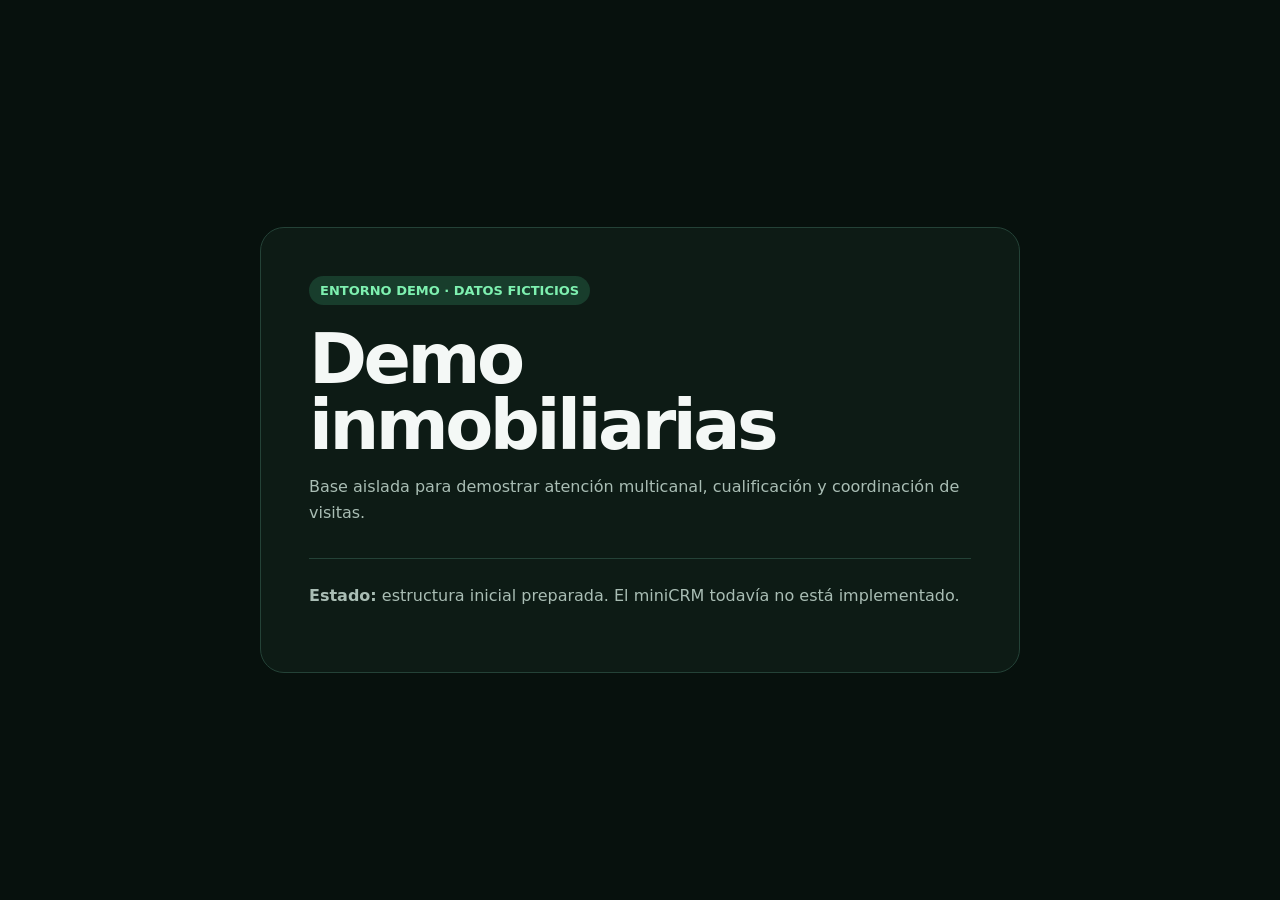
==== main/index.html @ c515003a "Publish main from a490cf979e5085576d6c78e07131d05d9e2d228b" ====
<!doctype html>
<html lang="es">
  <head>
    <meta charset="UTF-8" />
    <meta name="viewport" content="width=device-width, initial-scale=1.0" />
    <meta name="robots" content="noindex,nofollow" />
    <title>Demo inmobiliarias · Colmia</title>
    <style>
      :root { color-scheme: dark; font-family: Inter, ui-sans-serif, system-ui, sans-serif; }
      * { box-sizing: border-box; }
      body { margin: 0; min-height: 100vh; display: grid; place-items: center; background: #07110d; color: #f4f8f6; }
      main { width: min(760px, calc(100% - 32px)); padding: 48px; border: 1px solid #244237; border-radius: 24px; background: #0d1b15; }
      p { color: #a9bdb4; line-height: 1.6; }
      .tag { display: inline-block; padding: 7px 11px; border-radius: 999px; background: #183d2c; color: #7ef0b0; font-size: 13px; font-weight: 700; }
      h1 { margin: 22px 0 14px; font-size: clamp(36px, 8vw, 70px); line-height: .94; letter-spacing: -.05em; }
      .status { margin-top: 32px; padding-top: 24px; border-top: 1px solid #244237; }
    </style>
  </head>
  <body>
    <main>
      <span class="tag">ENTORNO DEMO · DATOS FICTICIOS</span>
      <h1>Demo inmobiliarias</h1>
      <p>Base aislada para demostrar atención multicanal, cualificación y coordinación de visitas.</p>
      <p class="status"><strong>Estado:</strong> estructura inicial preparada. El miniCRM todavía no está implementado.</p>
    </main>
  </body>
</html>
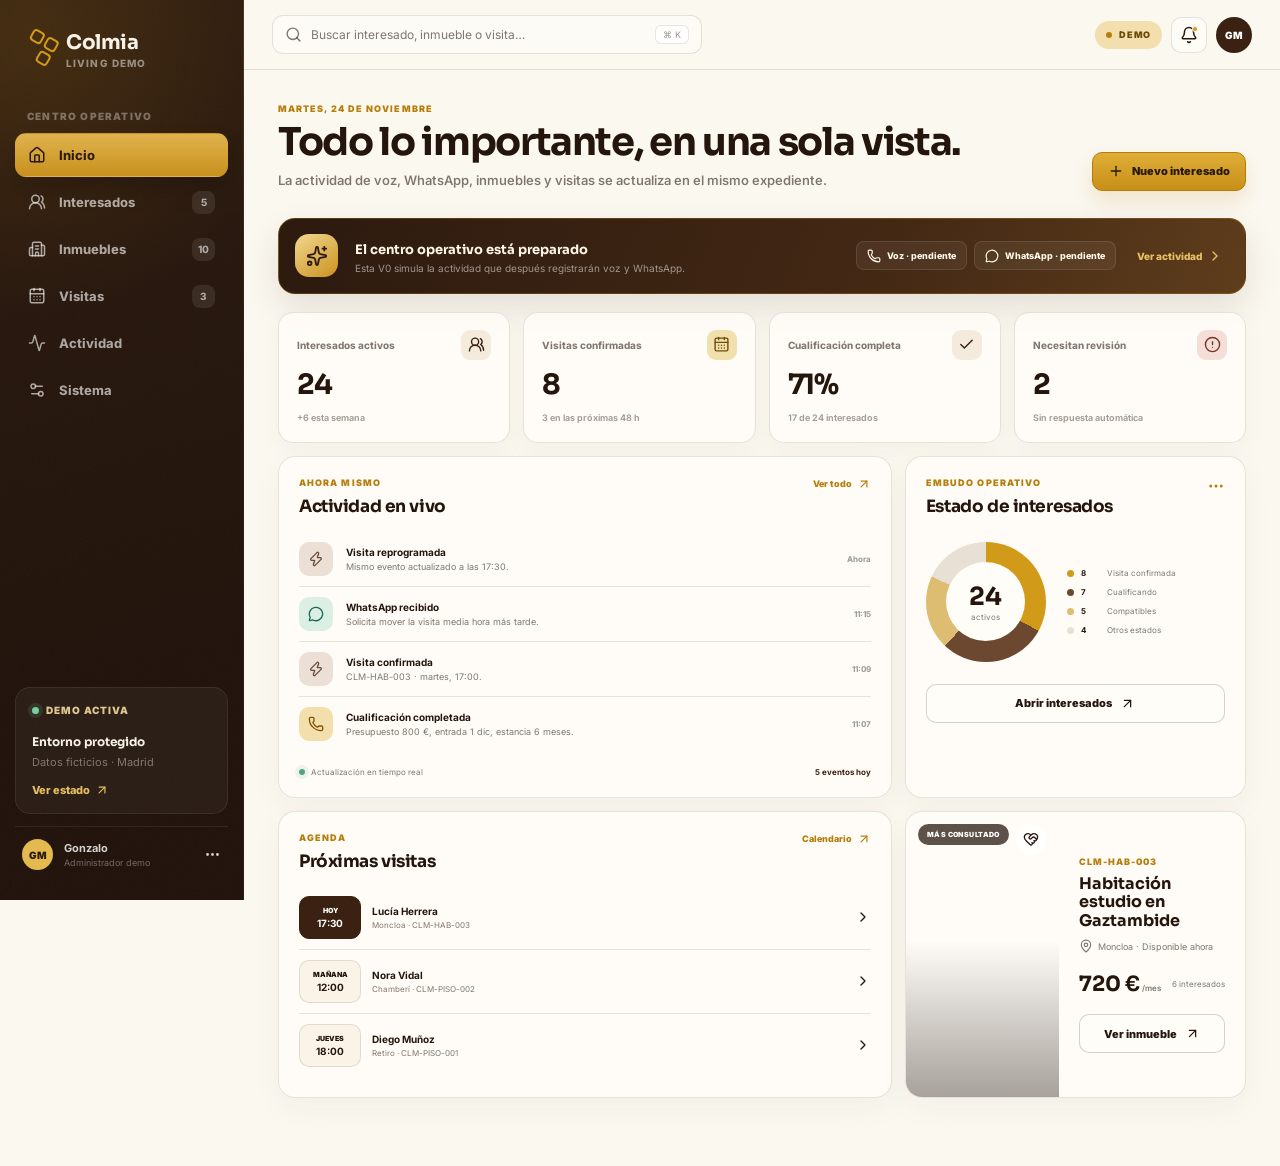
==== commit 614b462d: "Publish main from 04d790efd24ee1aa7b69671a74008939224bb5ff" ====
--- a/main/index.html
+++ b/main/index.html
@@ -4,25 +4,16 @@
     <meta charset="UTF-8" />
     <meta name="viewport" content="width=device-width, initial-scale=1.0" />
     <meta name="robots" content="noindex,nofollow" />
-    <title>Demo inmobiliarias · Colmia</title>
-    <style>
-      :root { color-scheme: dark; font-family: Inter, ui-sans-serif, system-ui, sans-serif; }
-      * { box-sizing: border-box; }
-      body { margin: 0; min-height: 100vh; display: grid; place-items: center; background: #07110d; color: #f4f8f6; }
-      main { width: min(760px, calc(100% - 32px)); padding: 48px; border: 1px solid #244237; border-radius: 24px; background: #0d1b15; }
-      p { color: #a9bdb4; line-height: 1.6; }
-      .tag { display: inline-block; padding: 7px 11px; border-radius: 999px; background: #183d2c; color: #7ef0b0; font-size: 13px; font-weight: 700; }
-      h1 { margin: 22px 0 14px; font-size: clamp(36px, 8vw, 70px); line-height: .94; letter-spacing: -.05em; }
-      .status { margin-top: 32px; padding-top: 24px; border-top: 1px solid #244237; }
-    </style>
+    <meta name="theme-color" content="#25160d" />
+    <link rel="preconnect" href="https://fonts.googleapis.com" />
+    <link rel="preconnect" href="https://fonts.gstatic.com" crossorigin />
+    <link href="https://fonts.googleapis.com/css2?family=Inter:wght@500;600;700;800;900&family=Sora:wght@600;700;800&display=swap" rel="stylesheet" />
+    <title>Colmia Living · Centro operativo</title>
+    <script type="module" crossorigin src="./assets/index-DxqHgz_u.js"></script>
+    <link rel="stylesheet" crossorigin href="./assets/index-Jvyox5jx.css">
   </head>
   <body>
-    <main>
-      <span class="tag">ENTORNO DEMO · DATOS FICTICIOS</span>
-      <h1>Demo inmobiliarias</h1>
-      <p>Base aislada para demostrar atención multicanal, cualificación y coordinación de visitas.</p>
-      <p class="status"><strong>Estado:</strong> estructura inicial preparada. El miniCRM todavía no está implementado.</p>
-    </main>
+    <div id="root"></div>
   </body>
 </html>
 
--- a/main/assets/index-Jvyox5jx.css
+++ b/main/assets/index-Jvyox5jx.css
@@ -0,0 +1 @@
+@import "https://fonts.googleapis.com/css2?family=Inter:wght@400;500;600;700&family=Sora:wght@500;600;700&display=swap";:root{--carbon:#25160d;--coffee:#3a2112;--coffee-soft:#654936;--text-soft:#25160d94;--linen:#fbf8f0;--panel:#f4ebdc;--paper:#fffdf8;--paper-strong:#fff;--bronze:#d19a19;--bronze-dark:#b67f0d;--gold-soft:#f4e4b8;--mint:#dcefe5;--green:#247156;--red:#a54b3d;--red-soft:#f5ded8;--line:#3a21121f;--line-strong:#3a211233;--shadow:0 18px 50px #40281417;color:var(--carbon);font-synthesis:none;text-rendering:optimizelegibility;font-family:Inter,system-ui,sans-serif}*{box-sizing:border-box}html{background:var(--linen);min-width:320px}body{background:var(--linen);min-width:320px;min-height:100vh;margin:0}button,input{font:inherit}button{color:inherit}button,a{-webkit-tap-highlight-color:transparent}button:focus-visible,input:focus-visible{outline-offset:2px;outline:3px solid #d19a1947}.app-shell{min-height:100vh}.app-main{min-height:100vh;padding-left:244px}.sidebar{z-index:40;color:#f8f1e6;background:radial-gradient(circle at 12% 4%,#d19a1926,#0000 31%),linear-gradient(164deg,#2c1a0f,#21130b 72%);border-right:1px solid #ffffff0d;flex-direction:column;width:244px;padding:22px 15px 18px;display:flex;position:fixed;inset:0 auto 0 0}.sidebar:after{content:"";pointer-events:none;opacity:.22;background-image:url("data:image/svg+xml,%3Csvg viewBox='0 0 160 160' xmlns='http://www.w3.org/2000/svg'%3E%3Cfilter id='n'%3E%3CfeTurbulence type='fractalNoise' baseFrequency='.75' numOctaves='3' stitchTiles='stitch'/%3E%3C/filter%3E%3Crect width='100%25' height='100%25' filter='url(%23n)' opacity='.11'/%3E%3C/svg%3E");position:absolute;inset:0}.sidebar>*{z-index:1;position:relative}.sidebar-brand{align-items:center;gap:11px;height:54px;padding:0 10px;display:flex}.sidebar-brand strong{letter-spacing:-.5px;font-family:Sora,sans-serif;font-size:20px;display:block}.sidebar-brand small{color:#ffffff7a;letter-spacing:.11em;text-transform:uppercase;margin-top:2px;font-size:10px;font-weight:800;display:block}.brand-mark{grid-template-rows:repeat(2,13px);grid-template-columns:repeat(2,13px);gap:3px;width:30px;height:32px;display:grid;transform:rotate(30deg)}.brand-mark span{border:2px solid var(--bronze);border-radius:4px;display:block}.brand-mark span:nth-child(3){grid-column:2}.mobile-close{color:#fff;background:0 0;border:0;margin-left:auto;display:none}.sidebar nav{margin-top:34px}.nav-label{color:#ffffff59;letter-spacing:.12em;text-transform:uppercase;margin:0 12px 11px;font-size:10px;font-weight:900}.sidebar nav button{color:#ffffff9e;text-align:left;cursor:pointer;background:0 0;border:1px solid #0000;border-radius:11px;grid-template-columns:22px 1fr auto;align-items:center;gap:9px;width:100%;min-height:44px;margin:3px 0;padding:0 12px;font-size:13px;font-weight:750;transition:all .18s;display:grid}.sidebar nav button:hover{color:#fff;background:#ffffff0e}.sidebar nav button.active{color:#2b1a0e;background:linear-gradient(#e0b24d,#c8911e);box-shadow:0 12px 22px #0000002e}.sidebar nav button em{min-width:23px;height:23px;color:inherit;background:#ffffff17;border-radius:8px;place-items:center;font-size:10px;font-style:normal;display:grid}.sidebar nav button.active em{background:#25160d1f}.sidebar-card{background:#ffffff0b;border:1px solid #ffffff14;border-radius:15px;margin-top:auto;padding:16px}.sidebar-card .live-dot{color:#ddc78e;letter-spacing:.09em;text-transform:uppercase;align-items:center;gap:7px;margin-bottom:14px;font-size:10px;font-weight:900;display:flex}.live-dot i,.service-card>span i,.inventory-summary span i{background:#75d19e;border-radius:50%;width:7px;height:7px;display:inline-block;box-shadow:0 0 0 4px #75d19e21}.sidebar-card strong{font-family:Sora,sans-serif;font-size:12px}.sidebar-card p{color:#fff6;margin:5px 0 14px;font-size:11px}.sidebar-card button{color:#e4be61;cursor:pointer;background:0 0;border:0;align-items:center;gap:5px;padding:0;font-size:11px;font-weight:800;display:flex}.sidebar-user{color:#fffc;border-top:1px solid #ffffff14;grid-template-columns:32px 1fr auto;align-items:center;gap:10px;height:56px;margin-top:12px;padding:0 7px;display:grid}.sidebar-user>span{color:#2b1a0e;background:#e4b94f;border-radius:50%;place-items:center;width:31px;height:31px;font-size:10px;font-weight:900;display:grid}.sidebar-user strong,.sidebar-user small{display:block}.sidebar-user strong{font-size:11px}.sidebar-user small{color:#ffffff5c;margin-top:2px;font-size:9px}.topbar{z-index:30;border-bottom:1px solid var(--line);-webkit-backdrop-filter:blur(18px);backdrop-filter:blur(18px);background:#fbf8f0e0;justify-content:space-between;align-items:center;gap:22px;height:70px;padding:0 28px;display:flex;position:sticky;top:0}.menu-button{border:1px solid var(--line);background:var(--paper);border-radius:10px;place-items:center;width:38px;height:38px;display:none}.global-search{border:1px solid var(--line);width:min(430px,48vw);min-height:39px;color:var(--text-soft);background:#fffdf8b8;border-radius:11px;align-items:center;gap:9px;padding:0 12px;font-size:12px;display:flex}.global-search span{flex:1}.global-search kbd{border:1px solid var(--line);color:#25160d73;background:#fff;border-radius:6px;padding:3px 7px;font-family:inherit;font-size:9px}.top-actions{align-items:center;gap:9px;display:flex}.environment-pill{color:#6c4a08;letter-spacing:.08em;background:#f2dfad;border-radius:99px;align-items:center;gap:7px;min-height:28px;padding:0 11px;font-size:9px;font-weight:900;display:inline-flex}.environment-pill i{background:var(--bronze-dark);border-radius:50%;width:6px;height:6px}.icon-button,.avatar-button{border:1px solid var(--line);cursor:pointer;background:#fffdf8bf;border-radius:10px;place-items:center;width:36px;height:36px;display:grid;position:relative}.avatar-button{color:#fff;background:var(--coffee);border-radius:50%;font-size:10px;font-weight:900}.notification-dot{border:1px solid var(--linen);background:var(--bronze);border-radius:50%;width:6px;height:6px;position:absolute;top:8px;right:8px}.content{width:min(1500px,100%);margin:0 auto;padding:33px 34px 68px}.page-heading{justify-content:space-between;align-items:flex-end;gap:30px;margin-bottom:27px;display:flex}.eyebrow{color:var(--bronze-dark);letter-spacing:.12em;text-transform:uppercase;margin:0 0 8px;font-size:9px;font-weight:900}.page-heading h1,.lead-identity h1{letter-spacing:-.035em;margin:0;font-family:Sora,sans-serif;font-size:clamp(29px,3vw,42px);line-height:1.05}.page-copy{max-width:650px;color:var(--text-soft);margin:9px 0 0;font-size:13px;font-weight:550;line-height:1.5}.heading-action{flex:none}.primary-button,.secondary-button,.danger-button{cursor:pointer;border-radius:10px;justify-content:center;align-items:center;gap:8px;min-height:39px;padding:0 15px;font-size:11px;font-weight:850;display:inline-flex}.primary-button{color:#28190e;background:linear-gradient(#dfae37,#c88f18);border:1px solid #b57c0c;box-shadow:0 10px 20px #b47a1029}.secondary-button{border:1px solid var(--line-strong);background:var(--paper)}.danger-button{color:#fff;background:#9f493c;border:1px solid #934337}.full{width:100%}.live-banner{color:#fff7e9;background:linear-gradient(112deg,#2c1a0f 0%,#432814 62%,#5e3d1c 100%);border:1px solid #d19a1940;border-radius:17px;grid-template-columns:45px 1fr auto auto;align-items:center;gap:15px;min-height:76px;margin-bottom:18px;padding:12px 16px;display:grid;overflow:hidden;box-shadow:0 14px 34px #4028141f}.live-banner-orb{color:#2c1a0f;background:linear-gradient(145deg,#f2d78f,#ca9220);border-radius:14px;place-items:center;width:43px;height:43px;display:grid}.live-banner strong{font-family:Sora,sans-serif;font-size:13px}.live-banner p{color:#ffffff87;margin:4px 0 0;font-size:10px}.banner-channels{gap:7px;display:flex}.banner-channels span{background:#ffffff0f;border:1px solid #ffffff1a;border-radius:8px;align-items:center;gap:6px;min-height:29px;padding:0 10px;font-size:9px;font-weight:800;display:flex}.banner-channels i{background:#6ed599;border-radius:50%;width:6px;height:6px;box-shadow:0 0 0 4px #6ed5991a}.live-banner>button{color:#e6bf64;cursor:pointer;background:0 0;border:0;align-items:center;gap:5px;font-size:10px;font-weight:850;display:inline-flex}.metrics-grid{grid-template-columns:repeat(4,minmax(0,1fr));gap:13px;margin-bottom:13px;display:grid}.metric-card{border:1px solid var(--line);background:#fffdf8d1;border-radius:15px;min-width:0;padding:17px 18px;box-shadow:0 8px 24px #4028140a}.metric-top{color:var(--text-soft);justify-content:space-between;align-items:center;font-size:10px;font-weight:750;display:flex}.metric-top i{width:30px;height:30px;color:var(--coffee);background:var(--panel);border-radius:9px;place-items:center;display:grid}.metric-card.gold .metric-top i{color:#6f4e0c;background:#f1dfac}.metric-card.alert .metric-top i{color:#7b352c;background:var(--red-soft)}.metric-card>strong{letter-spacing:-.04em;margin:7px 0 3px;font-family:Sora,sans-serif;font-size:28px;display:block}.metric-card>small{color:#25160d6b;font-size:9px;font-weight:650}.dashboard-grid{grid-template-columns:minmax(0,1.35fr) minmax(280px,.75fr);align-items:stretch;gap:13px;display:grid}.panel{border:1px solid var(--line);background:#fffdf8db;border-radius:17px;min-width:0;box-shadow:0 10px 30px #4028140b}.activity-panel,.visits-panel,.pipeline-panel{padding:20px}.panel-heading{justify-content:space-between;align-items:flex-start;gap:15px;display:flex}.panel-heading h2,.panel-heading h3{letter-spacing:-.025em;margin:0;font-family:Sora,sans-serif}.panel-heading h2{font-size:17px}.panel-heading h3{font-size:13px}.panel-heading>button{color:var(--bronze-dark);cursor:pointer;background:0 0;border:0;align-items:center;gap:5px;padding:0;font-size:9px;font-weight:850;display:inline-flex}.activity-list{margin:15px 0 4px}.activity-row{border:0;border-bottom:1px solid var(--line);text-align:left;cursor:pointer;background:0 0;grid-template-columns:37px minmax(0,1fr) auto;align-items:center;gap:10px;width:100%;padding:10px 0;display:grid}.activity-row:last-child{border-bottom:0}.event-icon{border-radius:10px;place-items:center;width:34px;height:34px;display:grid}.event-icon.voice,.timeline-icon.voice{color:#805407;background:#f3dfab}.event-icon.whatsapp,.timeline-icon.whatsapp{color:#1c6b4f;background:#dcefe5}.event-icon.system,.timeline-icon.system{color:#694c3b;background:#ecdfd5}.activity-copy strong,.activity-copy small{display:block}.activity-copy strong{font-size:10px}.activity-copy small{color:var(--text-soft);text-overflow:ellipsis;white-space:nowrap;margin-top:3px;font-size:9px;overflow:hidden}.activity-time{color:#25160d6b;font-size:8px;font-weight:750}.panel-footer{color:var(--text-soft);justify-content:space-between;gap:15px;padding-top:12px;font-size:8px;display:flex}.panel-footer span{align-items:center;gap:6px;display:flex}.panel-footer strong{color:var(--coffee)}.pulse{background:#4ea87d;border-radius:50%;width:6px;height:6px;display:inline-block;box-shadow:0 0 0 4px #4ea87d1a}.ring-wrap{grid-template-columns:124px 1fr;align-items:center;gap:17px;margin:25px 0 22px;display:grid}.ring{background:conic-gradient(var(--bronze) 0 33%, #6d4830 33% 62%, #ddbd72 62% 82%, #e8dfd5 82%);border-radius:50%;place-items:center;width:120px;height:120px;display:grid}.ring:before{content:"";background:var(--paper);border-radius:50%;grid-area:1/1;width:79px;height:79px}.ring>div{z-index:1;text-align:center;grid-area:1/1}.ring strong,.ring span{display:block}.ring strong{font-family:Sora,sans-serif;font-size:25px}.ring span{color:var(--text-soft);font-size:8px}.ring-legend{gap:9px;display:grid}.ring-legend span{color:var(--text-soft);grid-template-columns:8px 20px 1fr;align-items:center;gap:6px;font-size:8px;display:grid}.ring-legend i{border-radius:50%;width:7px;height:7px}.ring-legend i.gold{background:var(--bronze)}.ring-legend i.brown{background:#6d4830}.ring-legend i.sand{background:#ddbd72}.ring-legend i.pale{background:#e8dfd5}.ring-legend b{color:var(--carbon)}.visit-stack{margin-top:14px}.visit-row{border:0;border-bottom:1px solid var(--line);text-align:left;cursor:pointer;background:0 0;grid-template-columns:62px 1fr auto;align-items:center;gap:11px;width:100%;padding:10px 0;display:grid}.visit-row:last-child{border-bottom:0}.date-card{border:1px solid var(--line);background:#faf4e8;border-radius:10px;align-content:center;place-items:center;min-height:43px;display:grid}.date-card.today{color:#fff;border-color:var(--coffee);background:var(--coffee)}.date-card small{text-transform:uppercase;font-size:7px;font-weight:900}.date-card strong{margin-top:2px;font-size:10px}.visit-row>span:nth-child(2) strong,.visit-row>span:nth-child(2) small{display:block}.visit-row>span:nth-child(2) strong{font-size:10px}.visit-row>span:nth-child(2) small{color:var(--text-soft);margin-top:3px;font-size:8px}.property-spotlight{grid-template-columns:45% 1fr;display:grid;overflow:hidden}.spotlight-image{background-position:50%;background-size:cover;min-height:230px;position:relative}.spotlight-image:after,.property-image:after,.drawer-image:after,.linked-property>div:after{content:"";pointer-events:none;background:linear-gradient(#0000 45%,#190d0761);position:absolute;inset:0}.spotlight-image>span,.property-image>span{z-index:2;color:#fff;-webkit-backdrop-filter:blur(8px);backdrop-filter:blur(8px);letter-spacing:.06em;text-transform:uppercase;background:#25160dbd;border-radius:99px;padding:6px 9px;font-size:7px;font-weight:900;position:absolute;top:12px;left:12px}.spotlight-image>button,.heart-button{z-index:2;cursor:pointer;background:#ffffffe0;border:0;border-radius:50%;place-items:center;width:31px;height:31px;display:grid;position:absolute;top:12px;right:12px}.spotlight-copy{flex-direction:column;justify-content:center;padding:20px;display:flex}.spotlight-copy h2{margin:0;font-family:Sora,sans-serif;font-size:16px;line-height:1.18}.spotlight-copy>p:not(.eyebrow){color:var(--text-soft);align-items:center;gap:5px;margin:8px 0 18px;font-size:9px;display:flex}.spotlight-copy>div{justify-content:space-between;align-items:center;margin-bottom:17px;display:flex}.spotlight-copy>div strong{font-family:Sora,sans-serif;font-size:21px}.spotlight-copy strong small,.linked-property footer strong small,.drawer-title>strong small,.property-card footer strong small{color:var(--text-soft);margin-left:2px;font:600 8px Inter}.spotlight-copy>div span{color:var(--text-soft);font-size:8px}.toolbar-card{border:1px solid var(--line);background:#fffdf8c7;border-radius:14px;align-items:center;gap:9px;min-height:62px;margin-bottom:13px;padding:10px 12px;display:flex}.toolbar-card>button{border:1px solid var(--line);cursor:pointer;background:#fff;border-radius:9px;align-items:center;gap:7px;min-height:37px;padding:0 11px;font-size:9px;font-weight:750;display:inline-flex}.toolbar-card>button.active-filter{color:#fff;border-color:var(--coffee);background:var(--coffee)}.toolbar-card>span{color:var(--text-soft);margin-left:auto;font-size:9px;font-weight:750}.search-field{border:1px solid var(--line);background:#fff;border-radius:9px;flex:1;align-items:center;gap:8px;min-width:230px;min-height:37px;padding:0 11px;display:flex}.search-field input{width:100%;color:var(--carbon);background:0 0;border:0;outline:0;font-size:10px}.search-field input::placeholder{color:#25160d5c}.table-card{border:1px solid var(--line);background:#fffdf8d4;border-radius:16px;overflow:hidden}.leads-table-grid{grid-template-columns:minmax(190px,1.4fr) minmax(130px,.85fr) 105px minmax(150px,1fr) 120px 80px 18px;align-items:center;gap:12px;display:grid}.table-header{border-bottom:1px solid var(--line);color:#25160d63;letter-spacing:.08em;text-transform:uppercase;min-height:40px;padding:0 15px;font-size:7px;font-weight:900}.data-row{border:0;border-bottom:1px solid var(--line);text-align:left;cursor:pointer;background:0 0;width:100%;min-height:64px;padding:8px 15px;transition:background .15s}.data-row:last-child{border-bottom:0}.data-row:hover{background:#f8f1e4}.person-cell{align-items:center;gap:10px;display:flex}.person-cell>i,.mini-person>i,.event-person>i{color:#fff;background:linear-gradient(145deg,#79573f,#3a2112);border-radius:50%;flex:none;place-items:center;width:34px;height:34px;font-size:9px;font-style:normal;font-weight:900;display:grid}.person-cell strong,.person-cell small,.need-cell strong,.need-cell small{display:block}.person-cell strong,.need-cell strong{font-size:9px}.person-cell small,.need-cell small{color:var(--text-soft);margin-top:3px;font-size:7px}.status-badge{white-space:nowrap;border-radius:99px;align-items:center;gap:6px;width:fit-content;min-height:25px;padding:0 8px;font-size:7px;font-weight:850;display:inline-flex}.status-badge i{border-radius:50%;width:5px;height:5px}.status-badge.success{color:#1d654b;background:#dcefe5}.status-badge.success i{background:#2e8d67}.status-badge.progress{color:#71500d;background:#f3e3b8}.status-badge.progress i{background:var(--bronze-dark)}.status-badge.warning{color:#893f33;background:#f5ded8}.status-badge.warning i,.status-badge.danger i{background:#a54b3d}.status-badge.muted{color:#6a584b;background:#e9e1d8}.status-badge.muted i{background:#8f7a6a}.channel-badge{white-space:nowrap;border-radius:8px;align-items:center;gap:5px;width:fit-content;min-height:25px;padding:0 8px;font-size:7px;font-weight:800;display:inline-flex}.channel-badge.compact{justify-content:center;width:25px;padding:0}.channel-badge.voice{color:#785009;background:#f3dfab}.channel-badge.whatsapp{color:#1e674d;background:#dcefe5}.channel-badge.system{color:#6a4b38;background:#ecdfd5}.visit-cell{color:#1e674d;font-size:8px;font-weight:800}.muted-cell{color:var(--text-soft);font-size:8px}.back-button{color:var(--text-soft);cursor:pointer;background:0 0;border:0;align-items:center;gap:7px;margin:0 0 18px;padding:0;font-size:9px;font-weight:800;display:flex}.lead-hero{border:1px solid var(--line);background:#fffdf8d6;border-radius:18px;grid-template-columns:64px minmax(0,1fr) 74px auto;align-items:center;gap:17px;margin-bottom:14px;padding:19px 21px;display:grid}.lead-avatar{color:#fff;background:linear-gradient(145deg,#80604a,#392015);border-radius:19px;place-items:center;width:61px;height:61px;font-family:Sora,sans-serif;font-size:17px;display:grid}.lead-identity{flex-direction:column;gap:7px;display:flex}.lead-identity h1{font-size:26px}.lead-identity>p{color:var(--text-soft);align-items:center;gap:7px;margin:0;font-size:9px;display:flex}.lead-identity>p span{opacity:.35}.lead-score>div{--score:300deg;background:conic-gradient(var(--bronze) 0 var(--score), #e8dfd5 var(--score));border-radius:50%;place-items:center;width:60px;height:60px;display:grid}.lead-score>div:before{content:"";background:var(--paper);border-radius:50%;grid-area:1/1;width:45px;height:45px}.lead-score span{z-index:1;text-align:center;grid-area:1/1}.lead-score strong,.lead-score small{display:block}.lead-score strong{font:800 16px Sora}.lead-score small{color:var(--text-soft);text-transform:uppercase;font-size:6px}.lead-actions{gap:7px;display:flex}.lead-actions .icon-button{height:39px}.lead-layout{grid-template-columns:minmax(0,1.6fr) minmax(270px,.7fr);align-items:start;gap:13px;display:grid}.lead-main,.lead-aside{gap:13px;display:grid}.qualification-card,.timeline-panel,.current-state,.internal-note{padding:20px}.complete-pill{color:#1e674d;background:#dcefe5;border-radius:99px;align-items:center;gap:5px;min-height:25px;padding:0 8px;font-size:7px;font-weight:850;display:inline-flex}.qualification-grid{border:1px solid var(--line);border-radius:12px;grid-template-columns:repeat(3,1fr);gap:0;margin-top:17px;display:grid;overflow:hidden}.qualification-grid>div{border-right:1px solid var(--line);border-bottom:1px solid var(--line);min-height:64px;padding:13px}.qualification-grid>div:nth-child(3n){border-right:0}.qualification-grid>div:nth-last-child(-n+3){border-bottom:0}.qualification-grid small,.qualification-grid strong{display:block}.qualification-grid small{color:var(--text-soft);font-size:7px}.qualification-grid strong{margin-top:5px;font-size:9px}.text-button{color:var(--bronze-dark);cursor:pointer;background:0 0;border:0;align-items:center;gap:5px;margin-top:13px;padding:0;font-size:8px;font-weight:850;display:flex}.timeline-panel .panel-heading>button{border:1px solid var(--line);min-height:29px;color:var(--carbon);background:#fff;border-radius:8px;padding:0 9px}.timeline{margin-top:12px}.timeline-item{grid-template-columns:36px 1fr auto;gap:10px;padding:10px 0;display:grid;position:relative}.timeline-item:not(:last-child):after{content:"";background:var(--line);width:1px;position:absolute;top:45px;bottom:-9px;left:17px}.timeline-icon{z-index:1;border-radius:11px;place-items:center;width:35px;height:35px;display:grid}.timeline-item>div>span{align-items:center;gap:7px;display:flex}.timeline-item time{color:var(--text-soft);font-size:7px}.timeline-item strong{margin-top:7px;font-size:9px;display:block}.timeline-item p{color:var(--text-soft);margin:3px 0 0;font-size:8px;line-height:1.45}.timeline-item>button{color:var(--text-soft);background:0 0;border:0}.current-state>.status-badge{margin-bottom:16px}.next-step{border-top:1px solid var(--line);padding-top:14px}.next-step small,.next-step strong,.next-step span{display:block}.next-step small{color:var(--text-soft);font-size:7px}.next-step strong{margin-top:5px;font-family:Sora;font-size:13px}.next-step span{color:var(--bronze-dark);margin-top:4px;font-size:8px;font-weight:800}.linked-property{cursor:pointer;overflow:hidden}.linked-property>div{background-position:50%;background-size:cover;height:120px;position:relative}.linked-property>div>span{z-index:2;color:#fff;background:#25160db3;border-radius:99px;padding:5px 8px;font-size:7px;font-weight:800;position:absolute;bottom:10px;left:12px}.linked-property>p,.linked-property h3,.linked-property footer{margin-left:16px;margin-right:16px}.linked-property>p.eyebrow{margin-top:14px}.linked-property h3{margin-top:0;margin-bottom:6px;font-family:Sora;font-size:12px}.linked-property>p:not(.eyebrow){color:var(--text-soft);align-items:center;gap:5px;margin-top:0;font-size:8px;display:flex}.linked-property footer{border-top:1px solid var(--line);justify-content:space-between;align-items:center;margin-top:13px;margin-bottom:15px;padding-top:12px;display:flex}.linked-property footer strong{font:800 16px Sora}.linked-property footer button{border:1px solid var(--line);background:#fff;border-radius:8px;place-items:center;width:28px;height:28px;display:grid}.internal-note p:not(.eyebrow){color:var(--coffee-soft);margin:0 0 13px;font-size:9px;line-height:1.5}.internal-note span{color:var(--text-soft);font-size:7px}.inventory-summary{border:1px solid var(--line);background:#fffdf8cc;border-radius:15px;grid-template-columns:repeat(4,1fr);margin-bottom:13px;display:grid;overflow:hidden}.inventory-summary>div{border-right:1px solid var(--line);padding:15px 17px}.inventory-summary>div:last-child{border-right:0}.inventory-summary small,.inventory-summary strong,.inventory-summary span{display:block}.inventory-summary small{color:var(--text-soft);font-size:7px}.inventory-summary strong{margin:4px 0;font:800 22px Sora}.inventory-summary span{color:var(--text-soft);font-size:7px}.inventory-summary span i{margin-right:4px}.property-toolbar .segmented{border:1px solid var(--line);background:#f5efe5;border-radius:9px;padding:3px;display:flex}.segmented button{min-height:29px;color:var(--text-soft);cursor:pointer;background:0 0;border:0;border-radius:7px;padding:0 9px;font-size:8px;font-weight:800}.segmented button.active{color:#fff;background:var(--coffee)}.property-grid{grid-template-columns:repeat(3,minmax(0,1fr));gap:13px;display:grid}.property-card{border:1px solid var(--line);text-align:left;cursor:pointer;background:#fffdf8db;border-radius:16px;padding:0;transition:transform .18s,box-shadow .18s;overflow:hidden}.property-card:hover{box-shadow:var(--shadow);transform:translateY(-3px)}.property-card.paused{opacity:.65}.property-image{background-position:50%;background-size:cover;height:160px;position:relative}.property-image>i{z-index:2;color:#fff;background:#215d44d6;border-radius:99px;padding:5px 8px;font-size:7px;font-style:normal;font-weight:850;position:absolute;top:12px;right:51px}.property-image>i.paused{background:#4b3d34c7}.property-card-body{padding:14px 15px 15px}.property-ref{color:var(--bronze-dark);letter-spacing:.05em;margin:0 0 6px;font-size:7px;font-weight:900}.property-card h3{min-height:34px;margin:0;font-family:Sora;font-size:13px;line-height:1.3}.property-location{color:var(--text-soft);align-items:center;gap:4px;margin:7px 0 12px;font-size:8px;display:flex}.feature-row{flex-wrap:wrap;gap:5px;display:flex}.feature-row span{color:#6f5949;background:#f1e9dd;border-radius:6px;align-items:center;gap:4px;min-height:23px;padding:0 7px;font-size:7px;font-weight:700;display:inline-flex}.feature-row.large span{min-height:29px;padding:0 9px}.property-card footer{border-top:1px solid var(--line);justify-content:space-between;align-items:flex-end;gap:8px;margin-top:15px;padding-top:12px;display:flex}.property-card footer strong{font:800 16px Sora}.property-card footer>span{color:var(--text-soft);font-size:7px}.drawer-backdrop{z-index:100;-webkit-backdrop-filter:blur(5px);backdrop-filter:blur(5px);background:#1a0e0752;justify-content:flex-end;animation:.18s fade-in;display:flex;position:fixed;inset:0}.property-drawer{background:var(--linen);flex-direction:column;width:min(530px,100vw);height:100%;animation:.28s slide-in;display:flex;overflow:hidden;box-shadow:-30px 0 70px #25160d2e}.drawer-image{background-position:50%;background-size:cover;flex:0 0 220px;position:relative}.drawer-image>button{z-index:3;cursor:pointer;background:#ffffffe6;border:0;border-radius:50%;place-items:center;width:35px;height:35px;display:grid;position:absolute;top:16px;right:16px}.drawer-image>span{z-index:2;color:#fffc;font-size:7px;font-weight:750;position:absolute;bottom:14px;left:16px}.drawer-content{flex:1;padding:22px 24px 100px;overflow-y:auto}.drawer-title{justify-content:space-between;align-items:flex-start;gap:20px;display:flex}.drawer-title h2{letter-spacing:-.03em;margin:0;font:800 20px/1.2 Sora}.drawer-title p:not(.eyebrow){color:var(--text-soft);align-items:center;gap:5px;margin:7px 0 0;font-size:8px;display:flex}.drawer-title>strong{flex:none;font:800 20px Sora}.property-facts{grid-template-columns:repeat(2,1fr);gap:8px;margin:20px 0;display:grid}.property-facts>div{border:1px solid var(--line);background:var(--paper);border-radius:10px;align-items:center;gap:10px;padding:11px;display:flex}.property-facts svg{color:var(--bronze-dark)}.property-facts small,.property-facts strong{display:block}.property-facts small{color:var(--text-soft);font-size:7px}.property-facts strong{margin-top:3px;font-size:8px}.drawer-section{border-top:1px solid var(--line);padding:17px 0}.drawer-section h3{margin:0;font:750 12px Sora}.property-stats{border:1px solid var(--line);border-radius:10px;grid-template-columns:repeat(3,1fr);margin-top:13px;display:grid;overflow:hidden}.property-stats>div{border-right:1px solid var(--line);text-align:center;padding:12px}.property-stats>div:last-child{border-right:0}.property-stats strong,.property-stats small{display:block}.property-stats strong{font:800 17px Sora}.property-stats small{color:var(--text-soft);margin-top:3px;font-size:7px}.mini-person{grid-template-columns:30px 1fr auto;align-items:center;gap:9px;margin-top:10px;display:grid}.mini-person>i{width:29px;height:29px}.mini-person strong,.mini-person small{display:block}.mini-person strong{font-size:8px}.mini-person small{color:var(--text-soft);margin-top:2px;font-size:7px}.empty-copy{color:var(--text-soft);font-size:8px}.drawer-footer{border-top:1px solid var(--line);-webkit-backdrop-filter:blur(14px);backdrop-filter:blur(14px);background:#fbf8f0f0;justify-content:flex-end;gap:8px;width:min(530px,100vw);padding:14px 24px;display:flex;position:absolute;bottom:0;right:0}@keyframes fade-in{0%{opacity:0}}@keyframes slide-in{0%{opacity:.5;transform:translate(50px)}}.calendar-strip{grid-template-columns:repeat(5,1fr);gap:8px;margin-bottom:13px;display:grid}.calendar-strip button{border:1px solid var(--line);cursor:pointer;background:#fffdf8c7;border-radius:13px;align-content:center;place-items:center;min-height:75px;display:grid}.calendar-strip button.active{color:#fff;border-color:var(--coffee);background:linear-gradient(145deg,#4d301d,#29180e);box-shadow:0 10px 24px #40281429}.calendar-strip small,.calendar-strip strong,.calendar-strip span{display:block}.calendar-strip small{opacity:.54;font-size:7px;font-weight:900}.calendar-strip strong{margin:3px 0;font:800 17px Sora}.calendar-strip span{color:#e5c467;min-height:10px;font-size:7px}.visits-layout{grid-template-columns:minmax(0,1.55fr) minmax(250px,.55fr);align-items:start;gap:13px;display:grid}.day-schedule{padding:20px}.day-schedule .panel-heading>span{color:var(--text-soft);font-size:8px}.schedule-row{border-top:1px solid var(--line);grid-template-columns:54px 1fr;align-items:stretch;min-height:65px;display:grid}.schedule-row:first-of-type{margin-top:14px}.schedule-row>time{color:var(--text-soft);padding-top:12px;font-size:8px;font-weight:750}.schedule-event{text-align:left;cursor:pointer;background:#fbf2d9;border:1px solid #ead9ab;border-radius:10px;grid-template-columns:4px minmax(0,1fr) auto auto;align-items:center;gap:10px;width:100%;margin:6px 0;padding:8px 10px;display:grid}.schedule-event>i{background:var(--bronze);border-radius:4px;width:4px;height:32px}.schedule-event strong,.schedule-event small{display:block}.schedule-event strong{font-size:8px}.schedule-event small{color:var(--text-soft);margin-top:3px;font-size:7px}.open-slot{color:#25160d40;align-items:center;font-size:8px;display:flex}.visits-side{gap:13px;display:grid}.calendar-health{padding:20px}.health-icon{color:#795207;background:#f2deaa;border-radius:12px;place-items:center;width:40px;height:40px;margin-bottom:15px;display:grid}.calendar-health h3,.guardrail-card h3{margin:0;font:750 14px Sora}.calendar-health p:not(.eyebrow){color:var(--text-soft);margin:7px 0 15px;font-size:8px;line-height:1.5}.calendar-health>span{color:#72510b;background:#f3e3b8;border-radius:99px;align-items:center;gap:6px;min-height:25px;padding:0 8px;font-size:7px;font-weight:850;display:inline-flex}.calendar-health>span i{background:var(--bronze-dark);border-radius:50%;width:5px;height:5px}.visits-side>.panel:last-child{padding:18px}.week-bars{justify-content:space-around;align-items:flex-end;height:105px;margin-top:15px;display:flex}.week-bars div{flex-direction:column;justify-content:flex-end;align-items:center;gap:6px;height:100%;display:flex}.week-bars i{background:linear-gradient(#deb14c,#b77f10);border-radius:5px 5px 2px 2px;width:14px;display:block}.week-bars span{color:var(--text-soft);font-size:7px}.global-timeline{padding:5px 18px 18px}.date-divider{align-items:center;gap:10px;padding:14px 0 8px;display:flex}.date-divider:after{content:"";background:var(--line);flex:1;height:1px}.date-divider span{color:var(--text-soft);text-transform:uppercase;font-size:8px;font-weight:850}.global-event{border:0;border-bottom:1px solid var(--line);text-align:left;cursor:pointer;background:0 0;grid-template-columns:38px 145px minmax(180px,1fr) 90px 44px 16px;align-items:center;gap:12px;width:100%;min-height:62px;padding:8px 0;display:grid}.global-event:last-child{border-bottom:0}.event-person{align-items:center;gap:8px;display:flex}.event-person>i{width:29px;height:29px}.event-person strong,.event-person small,.event-copy strong,.event-copy small{display:block}.event-person strong,.event-copy strong{font-size:8px}.event-person small,.event-copy small{color:var(--text-soft);margin-top:3px;font-size:7px}.global-event time{color:var(--text-soft);font-size:7px}.system-hero{border:1px solid var(--line);color:#fff;background:linear-gradient(110deg,#2e1b0f,#533318);border-radius:15px;justify-content:space-between;align-items:center;gap:20px;min-height:84px;margin-bottom:13px;padding:17px 20px;display:flex}.system-hero>div{align-items:center;gap:13px;display:flex}.system-hero>div>svg{color:#dfb34f}.system-hero strong,.system-hero small{display:block}.system-hero strong{font:700 12px Sora}.system-hero small{color:#ffffff80;margin-top:4px;font-size:8px}.simulation-pill{color:#e5c466;letter-spacing:.07em;background:#ffffff0f;border:1px solid #ffffff1a;border-radius:99px;padding:7px 10px;font-size:7px;font-weight:900}.service-grid{grid-template-columns:repeat(5,1fr);gap:10px;margin-bottom:13px;display:grid}.service-card{border:1px solid var(--line);background:#fffdf8d6;border-radius:14px;grid-template-columns:37px 1fr;gap:9px;padding:14px;display:grid}.service-icon{color:#806a5b;background:#ede5dc;border-radius:11px;place-items:center;width:36px;height:36px;display:grid}.service-icon.active{color:#1e674d;background:#dcefe5}.service-card>div:nth-child(2) strong,.service-card>div:nth-child(2) small{display:block}.service-card>div:nth-child(2) strong{font-size:9px}.service-card>div:nth-child(2) small{color:var(--text-soft);margin-top:3px;font-size:7px;line-height:1.35}.service-card>span{border-radius:99px;grid-column:1/3;align-items:center;gap:6px;width:fit-content;min-height:22px;padding:0 7px;font-size:7px;font-weight:800;display:flex}.service-card>span.ready{color:#1e674d;background:#dcefe5}.service-card>span.pending{color:#6e5c50;background:#ece4dc}.service-card>span.pending i{box-shadow:none;background:#8f7a6a}.service-card>button{display:none}.system-layout{grid-template-columns:1.3fr .7fr;gap:13px;display:grid}.reset-card,.guardrail-card{padding:20px}.reset-card{justify-content:space-between;align-items:center;gap:20px;display:flex}.reset-card h2{margin:0;font:750 17px Sora}.reset-card p:not(.eyebrow){max-width:570px;color:var(--text-soft);margin:6px 0 0;font-size:8px;line-height:1.5}.guardrail-card ul{gap:8px;margin:14px 0 0;padding:0;list-style:none;display:grid}.guardrail-card li{color:var(--coffee-soft);align-items:center;gap:7px;font-size:8px;display:flex}.guardrail-card li svg{color:var(--green)}.mobile-overlay{display:none}@media (width<=1180px){.metrics-grid,.property-grid{grid-template-columns:repeat(2,1fr)}.service-grid{grid-template-columns:repeat(3,1fr)}.leads-table-grid{grid-template-columns:minmax(180px,1.3fr) 130px 90px minmax(140px,1fr) 100px 16px}.leads-table-grid>:nth-child(6){display:none}}@media (width<=900px){.app-main{padding-left:0}.sidebar{transition:transform .25s;transform:translate(-102%)}.sidebar.open{transform:translate(0)}.mobile-close,.menu-button{display:grid}.mobile-overlay{z-index:35;-webkit-backdrop-filter:blur(4px);backdrop-filter:blur(4px);background:#1c10094d;border:0;display:block;position:fixed;inset:0}.topbar{padding:0 18px}.global-search{flex:1}.content{padding:28px 20px 60px}.dashboard-grid,.lead-layout,.visits-layout,.system-layout{grid-template-columns:1fr}.service-grid{grid-template-columns:repeat(2,1fr)}.leads-table-grid{grid-template-columns:minmax(180px,1.4fr) 130px 90px 120px 16px}.leads-table-grid>:nth-child(4),.leads-table-grid>:nth-child(6){display:none}}@media (width<=640px){.topbar{gap:9px}.global-search{width:auto;min-width:0}.global-search span,.global-search kbd,.environment-pill{display:none}.top-actions{gap:5px}.content{padding:22px 13px 50px}.page-heading{flex-direction:column;align-items:flex-start;gap:16px}.page-heading h1{font-size:30px}.heading-action,.heading-action .primary-button{width:100%}.live-banner{grid-template-columns:40px 1fr}.banner-channels,.live-banner>button{display:none}.metrics-grid{grid-template-columns:1fr 1fr;gap:8px}.metric-card{padding:14px}.metric-card>strong{font-size:23px}.dashboard-grid{gap:9px}.property-spotlight{grid-template-columns:1fr}.spotlight-image{min-height:180px}.toolbar-card{flex-wrap:wrap}.toolbar-card>span{width:100%;margin-left:0}.search-field{flex-basis:100%}.property-toolbar .segmented{order:3;width:100%}.segmented button{flex:1}.table-card{overflow-x:auto}.table-header{display:none}.data-row.leads-table-grid{grid-template-columns:minmax(160px,1fr) auto 16px;min-width:0}.data-row.leads-table-grid>:not(:first-child):not(:nth-child(2)):not(:last-child){display:none}.lead-hero{grid-template-columns:52px 1fr}.lead-avatar{width:50px;height:50px}.lead-score{display:none}.lead-actions{grid-column:1/3}.lead-actions .secondary-button,.lead-actions .primary-button{flex:1}.qualification-grid{grid-template-columns:1fr 1fr}.qualification-grid>div:nth-child(3n){border-right:1px solid var(--line)}.qualification-grid>div:nth-child(2n){border-right:0}.qualification-grid>div:nth-last-child(-n+3){border-bottom:1px solid var(--line)}.qualification-grid>div:nth-last-child(-n+2){border-bottom:0}.inventory-summary{grid-template-columns:repeat(2,1fr)}.inventory-summary>div:nth-child(2){border-right:0}.inventory-summary>div:nth-child(-n+2){border-bottom:1px solid var(--line)}.property-grid{grid-template-columns:1fr}.calendar-strip{grid-template-columns:repeat(5,minmax(64px,1fr));overflow-x:auto}.schedule-event{grid-template-columns:4px minmax(0,1fr) auto}.schedule-event .status-badge{display:none}.global-event{grid-template-columns:36px 1fr 40px 15px}.global-event .event-person,.global-event .channel-badge{display:none}.service-grid{grid-template-columns:1fr}.service-card{grid-template-columns:37px 1fr auto}.service-card>span{grid-area:1/3;align-self:center}.system-hero,.reset-card{flex-direction:column;align-items:flex-start}.simulation-pill{align-self:flex-start}.property-facts{grid-template-columns:1fr 1fr}.drawer-title{flex-direction:column;gap:10px}.drawer-footer .secondary-button,.drawer-footer .primary-button{flex:1}}
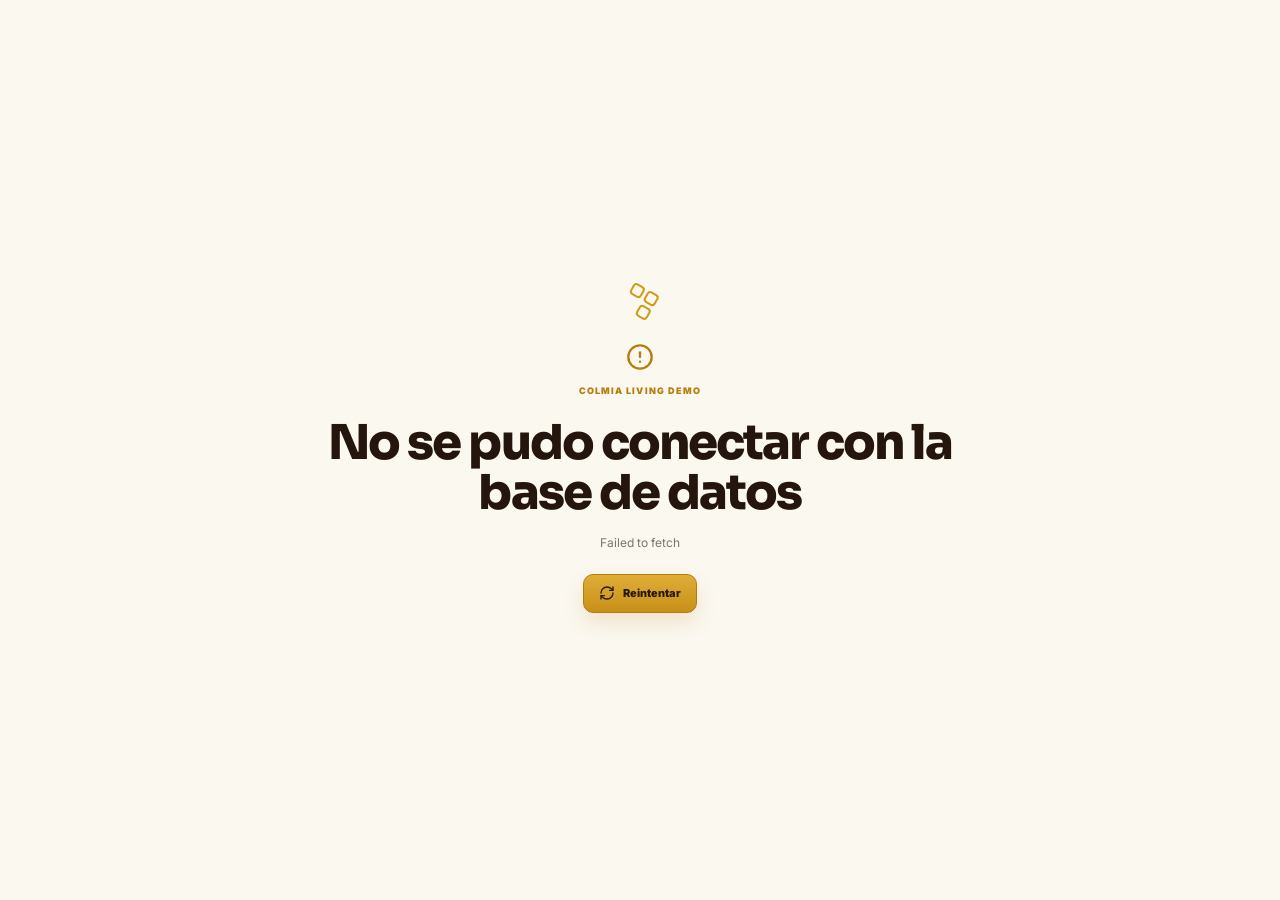
==== commit 6d3c05cd: "Publish main from feb47acab7447774c01dbfee84767de9522cc374" ====
--- a/main/index.html
+++ b/main/index.html
@@ -9,8 +9,8 @@
     <link rel="preconnect" href="https://fonts.gstatic.com" crossorigin />
     <link href="https://fonts.googleapis.com/css2?family=Inter:wght@500;600;700;800;900&family=Sora:wght@600;700;800&display=swap" rel="stylesheet" />
     <title>Colmia Living · Centro operativo</title>
-    <script type="module" crossorigin src="./assets/index-DxqHgz_u.js"></script>
-    <link rel="stylesheet" crossorigin href="./assets/index-Jvyox5jx.css">
+    <script type="module" crossorigin src="./assets/index-Bas_KjJJ.js"></script>
+    <link rel="stylesheet" crossorigin href="./assets/index-Cz6T9MTq.css">
   </head>
   <body>
     <div id="root"></div>
--- a/main/assets/index-Cz6T9MTq.css
+++ b/main/assets/index-Cz6T9MTq.css
@@ -0,0 +1 @@
+@import "https://fonts.googleapis.com/css2?family=Inter:wght@400;500;600;700&family=Sora:wght@500;600;700&display=swap";:root{--carbon:#25160d;--coffee:#3a2112;--coffee-soft:#654936;--text-soft:#25160d94;--linen:#fbf8f0;--panel:#f4ebdc;--paper:#fffdf8;--paper-strong:#fff;--bronze:#d19a19;--bronze-dark:#b67f0d;--gold-soft:#f4e4b8;--mint:#dcefe5;--green:#247156;--red:#a54b3d;--red-soft:#f5ded8;--line:#3a21121f;--line-strong:#3a211233;--shadow:0 18px 50px #40281417;color:var(--carbon);font-synthesis:none;text-rendering:optimizelegibility;font-family:Inter,system-ui,sans-serif}*{box-sizing:border-box}html{background:var(--linen);min-width:320px}body{background:var(--linen);min-width:320px;min-height:100vh;margin:0}button,input{font:inherit}button{color:inherit}button,a{-webkit-tap-highlight-color:transparent}button:focus-visible,input:focus-visible{outline-offset:2px;outline:3px solid #d19a1947}.app-shell{min-height:100vh}.app-main{min-height:100vh;padding-left:244px}.sidebar{z-index:40;color:#f8f1e6;background:radial-gradient(circle at 12% 4%,#d19a1926,#0000 31%),linear-gradient(164deg,#2c1a0f,#21130b 72%);border-right:1px solid #ffffff0d;flex-direction:column;width:244px;padding:22px 15px 18px;display:flex;position:fixed;inset:0 auto 0 0}.sidebar:after{content:"";pointer-events:none;opacity:.22;background-image:url("data:image/svg+xml,%3Csvg viewBox='0 0 160 160' xmlns='http://www.w3.org/2000/svg'%3E%3Cfilter id='n'%3E%3CfeTurbulence type='fractalNoise' baseFrequency='.75' numOctaves='3' stitchTiles='stitch'/%3E%3C/filter%3E%3Crect width='100%25' height='100%25' filter='url(%23n)' opacity='.11'/%3E%3C/svg%3E");position:absolute;inset:0}.sidebar>*{z-index:1;position:relative}.sidebar-brand{align-items:center;gap:11px;height:54px;padding:0 10px;display:flex}.sidebar-brand strong{letter-spacing:-.5px;font-family:Sora,sans-serif;font-size:20px;display:block}.sidebar-brand small{color:#ffffff7a;letter-spacing:.11em;text-transform:uppercase;margin-top:2px;font-size:10px;font-weight:800;display:block}.brand-mark{grid-template-rows:repeat(2,13px);grid-template-columns:repeat(2,13px);gap:3px;width:30px;height:32px;display:grid;transform:rotate(30deg)}.brand-mark span{border:2px solid var(--bronze);border-radius:4px;display:block}.brand-mark span:nth-child(3){grid-column:2}.mobile-close{color:#fff;background:0 0;border:0;margin-left:auto;display:none}.sidebar nav{margin-top:34px}.nav-label{color:#ffffff59;letter-spacing:.12em;text-transform:uppercase;margin:0 12px 11px;font-size:10px;font-weight:900}.sidebar nav button{color:#ffffff9e;text-align:left;cursor:pointer;background:0 0;border:1px solid #0000;border-radius:11px;grid-template-columns:22px 1fr auto;align-items:center;gap:9px;width:100%;min-height:44px;margin:3px 0;padding:0 12px;font-size:13px;font-weight:750;transition:all .18s;display:grid}.sidebar nav button:hover{color:#fff;background:#ffffff0e}.sidebar nav button.active{color:#2b1a0e;background:linear-gradient(#e0b24d,#c8911e);box-shadow:0 12px 22px #0000002e}.sidebar nav button em{min-width:23px;height:23px;color:inherit;background:#ffffff17;border-radius:8px;place-items:center;font-size:10px;font-style:normal;display:grid}.sidebar nav button.active em{background:#25160d1f}.sidebar-card{background:#ffffff0b;border:1px solid #ffffff14;border-radius:15px;margin-top:auto;padding:16px}.sidebar-card .live-dot{color:#ddc78e;letter-spacing:.09em;text-transform:uppercase;align-items:center;gap:7px;margin-bottom:14px;font-size:10px;font-weight:900;display:flex}.live-dot i,.service-card>span i,.inventory-summary span i{background:#75d19e;border-radius:50%;width:7px;height:7px;display:inline-block;box-shadow:0 0 0 4px #75d19e21}.sidebar-card strong{font-family:Sora,sans-serif;font-size:12px}.sidebar-card p{color:#fff6;margin:5px 0 14px;font-size:11px}.sidebar-card button{color:#e4be61;cursor:pointer;background:0 0;border:0;align-items:center;gap:5px;padding:0;font-size:11px;font-weight:800;display:flex}.sidebar-user{color:#fffc;border-top:1px solid #ffffff14;grid-template-columns:32px 1fr auto;align-items:center;gap:10px;height:56px;margin-top:12px;padding:0 7px;display:grid}.sidebar-user>span{color:#2b1a0e;background:#e4b94f;border-radius:50%;place-items:center;width:31px;height:31px;font-size:10px;font-weight:900;display:grid}.sidebar-user strong,.sidebar-user small{display:block}.sidebar-user strong{font-size:11px}.sidebar-user small{color:#ffffff5c;margin-top:2px;font-size:9px}.topbar{z-index:30;border-bottom:1px solid var(--line);-webkit-backdrop-filter:blur(18px);backdrop-filter:blur(18px);background:#fbf8f0e0;justify-content:space-between;align-items:center;gap:22px;height:70px;padding:0 28px;display:flex;position:sticky;top:0}.menu-button{border:1px solid var(--line);background:var(--paper);border-radius:10px;place-items:center;width:38px;height:38px;display:none}.global-search{border:1px solid var(--line);width:min(430px,48vw);min-height:39px;color:var(--text-soft);background:#fffdf8b8;border-radius:11px;align-items:center;gap:9px;padding:0 12px;font-size:12px;display:flex}.global-search span{flex:1}.global-search kbd{border:1px solid var(--line);color:#25160d73;background:#fff;border-radius:6px;padding:3px 7px;font-family:inherit;font-size:9px}.top-actions{align-items:center;gap:9px;display:flex}.environment-pill{color:#6c4a08;letter-spacing:.08em;background:#f2dfad;border-radius:99px;align-items:center;gap:7px;min-height:28px;padding:0 11px;font-size:9px;font-weight:900;display:inline-flex}.environment-pill i{background:var(--bronze-dark);border-radius:50%;width:6px;height:6px}.icon-button,.avatar-button{border:1px solid var(--line);cursor:pointer;background:#fffdf8bf;border-radius:10px;place-items:center;width:36px;height:36px;display:grid;position:relative}.avatar-button{color:#fff;background:var(--coffee);border-radius:50%;font-size:10px;font-weight:900}.notification-dot{border:1px solid var(--linen);background:var(--bronze);border-radius:50%;width:6px;height:6px;position:absolute;top:8px;right:8px}.content{width:min(1500px,100%);margin:0 auto;padding:33px 34px 68px}.page-heading{justify-content:space-between;align-items:flex-end;gap:30px;margin-bottom:27px;display:flex}.eyebrow{color:var(--bronze-dark);letter-spacing:.12em;text-transform:uppercase;margin:0 0 8px;font-size:9px;font-weight:900}.page-heading h1,.lead-identity h1{letter-spacing:-.035em;margin:0;font-family:Sora,sans-serif;font-size:clamp(29px,3vw,42px);line-height:1.05}.page-copy{max-width:650px;color:var(--text-soft);margin:9px 0 0;font-size:13px;font-weight:550;line-height:1.5}.heading-action{flex:none}.primary-button,.secondary-button,.danger-button{cursor:pointer;border-radius:10px;justify-content:center;align-items:center;gap:8px;min-height:39px;padding:0 15px;font-size:11px;font-weight:850;display:inline-flex}.primary-button{color:#28190e;background:linear-gradient(#dfae37,#c88f18);border:1px solid #b57c0c;box-shadow:0 10px 20px #b47a1029}.secondary-button{border:1px solid var(--line-strong);background:var(--paper)}.danger-button{color:#fff;background:#9f493c;border:1px solid #934337}.full{width:100%}.live-banner{color:#fff7e9;background:linear-gradient(112deg,#2c1a0f 0%,#432814 62%,#5e3d1c 100%);border:1px solid #d19a1940;border-radius:17px;grid-template-columns:45px 1fr auto auto;align-items:center;gap:15px;min-height:76px;margin-bottom:18px;padding:12px 16px;display:grid;overflow:hidden;box-shadow:0 14px 34px #4028141f}.live-banner-orb{color:#2c1a0f;background:linear-gradient(145deg,#f2d78f,#ca9220);border-radius:14px;place-items:center;width:43px;height:43px;display:grid}.live-banner strong{font-family:Sora,sans-serif;font-size:13px}.live-banner p{color:#ffffff87;margin:4px 0 0;font-size:10px}.banner-channels{gap:7px;display:flex}.banner-channels span{background:#ffffff0f;border:1px solid #ffffff1a;border-radius:8px;align-items:center;gap:6px;min-height:29px;padding:0 10px;font-size:9px;font-weight:800;display:flex}.banner-channels i{background:#6ed599;border-radius:50%;width:6px;height:6px;box-shadow:0 0 0 4px #6ed5991a}.live-banner>button{color:#e6bf64;cursor:pointer;background:0 0;border:0;align-items:center;gap:5px;font-size:10px;font-weight:850;display:inline-flex}.metrics-grid{grid-template-columns:repeat(4,minmax(0,1fr));gap:13px;margin-bottom:13px;display:grid}.metric-card{border:1px solid var(--line);background:#fffdf8d1;border-radius:15px;min-width:0;padding:17px 18px;box-shadow:0 8px 24px #4028140a}.metric-top{color:var(--text-soft);justify-content:space-between;align-items:center;font-size:10px;font-weight:750;display:flex}.metric-top i{width:30px;height:30px;color:var(--coffee);background:var(--panel);border-radius:9px;place-items:center;display:grid}.metric-card.gold .metric-top i{color:#6f4e0c;background:#f1dfac}.metric-card.alert .metric-top i{color:#7b352c;background:var(--red-soft)}.metric-card>strong{letter-spacing:-.04em;margin:7px 0 3px;font-family:Sora,sans-serif;font-size:28px;display:block}.metric-card>small{color:#25160d6b;font-size:9px;font-weight:650}.dashboard-grid{grid-template-columns:minmax(0,1.35fr) minmax(280px,.75fr);align-items:stretch;gap:13px;display:grid}.panel{border:1px solid var(--line);background:#fffdf8db;border-radius:17px;min-width:0;box-shadow:0 10px 30px #4028140b}.activity-panel,.visits-panel,.pipeline-panel{padding:20px}.panel-heading{justify-content:space-between;align-items:flex-start;gap:15px;display:flex}.panel-heading h2,.panel-heading h3{letter-spacing:-.025em;margin:0;font-family:Sora,sans-serif}.panel-heading h2{font-size:17px}.panel-heading h3{font-size:13px}.panel-heading>button{color:var(--bronze-dark);cursor:pointer;background:0 0;border:0;align-items:center;gap:5px;padding:0;font-size:9px;font-weight:850;display:inline-flex}.activity-list{margin:15px 0 4px}.activity-row{border:0;border-bottom:1px solid var(--line);text-align:left;cursor:pointer;background:0 0;grid-template-columns:37px minmax(0,1fr) auto;align-items:center;gap:10px;width:100%;padding:10px 0;display:grid}.activity-row:last-child{border-bottom:0}.event-icon{border-radius:10px;place-items:center;width:34px;height:34px;display:grid}.event-icon.voice,.timeline-icon.voice{color:#805407;background:#f3dfab}.event-icon.whatsapp,.timeline-icon.whatsapp{color:#1c6b4f;background:#dcefe5}.event-icon.system,.timeline-icon.system{color:#694c3b;background:#ecdfd5}.activity-copy strong,.activity-copy small{display:block}.activity-copy strong{font-size:10px}.activity-copy small{color:var(--text-soft);text-overflow:ellipsis;white-space:nowrap;margin-top:3px;font-size:9px;overflow:hidden}.activity-time{color:#25160d6b;font-size:8px;font-weight:750}.panel-footer{color:var(--text-soft);justify-content:space-between;gap:15px;padding-top:12px;font-size:8px;display:flex}.panel-footer span{align-items:center;gap:6px;display:flex}.panel-footer strong{color:var(--coffee)}.pulse{background:#4ea87d;border-radius:50%;width:6px;height:6px;display:inline-block;box-shadow:0 0 0 4px #4ea87d1a}.ring-wrap{grid-template-columns:124px 1fr;align-items:center;gap:17px;margin:25px 0 22px;display:grid}.ring{background:conic-gradient(var(--bronze) 0 33%, #6d4830 33% 62%, #ddbd72 62% 82%, #e8dfd5 82%);border-radius:50%;place-items:center;width:120px;height:120px;display:grid}.ring:before{content:"";background:var(--paper);border-radius:50%;grid-area:1/1;width:79px;height:79px}.ring>div{z-index:1;text-align:center;grid-area:1/1}.ring strong,.ring span{display:block}.ring strong{font-family:Sora,sans-serif;font-size:25px}.ring span{color:var(--text-soft);font-size:8px}.ring-legend{gap:9px;display:grid}.ring-legend span{color:var(--text-soft);grid-template-columns:8px 20px 1fr;align-items:center;gap:6px;font-size:8px;display:grid}.ring-legend i{border-radius:50%;width:7px;height:7px}.ring-legend i.gold{background:var(--bronze)}.ring-legend i.brown{background:#6d4830}.ring-legend i.sand{background:#ddbd72}.ring-legend i.pale{background:#e8dfd5}.ring-legend b{color:var(--carbon)}.visit-stack{margin-top:14px}.visit-row{border:0;border-bottom:1px solid var(--line);text-align:left;cursor:pointer;background:0 0;grid-template-columns:62px 1fr auto;align-items:center;gap:11px;width:100%;padding:10px 0;display:grid}.visit-row:last-child{border-bottom:0}.date-card{border:1px solid var(--line);background:#faf4e8;border-radius:10px;align-content:center;place-items:center;min-height:43px;display:grid}.date-card.today{color:#fff;border-color:var(--coffee);background:var(--coffee)}.date-card small{text-transform:uppercase;font-size:7px;font-weight:900}.date-card strong{margin-top:2px;font-size:10px}.visit-row>span:nth-child(2) strong,.visit-row>span:nth-child(2) small{display:block}.visit-row>span:nth-child(2) strong{font-size:10px}.visit-row>span:nth-child(2) small{color:var(--text-soft);margin-top:3px;font-size:8px}.property-spotlight{grid-template-columns:45% 1fr;display:grid;overflow:hidden}.spotlight-image{background-position:50%;background-size:cover;min-height:230px;position:relative}.spotlight-image:after,.property-image:after,.drawer-image:after,.linked-property>div:after{content:"";pointer-events:none;background:linear-gradient(#0000 45%,#190d0761);position:absolute;inset:0}.spotlight-image>span,.property-image>span{z-index:2;color:#fff;-webkit-backdrop-filter:blur(8px);backdrop-filter:blur(8px);letter-spacing:.06em;text-transform:uppercase;background:#25160dbd;border-radius:99px;padding:6px 9px;font-size:7px;font-weight:900;position:absolute;top:12px;left:12px}.spotlight-image>button,.heart-button{z-index:2;cursor:pointer;background:#ffffffe0;border:0;border-radius:50%;place-items:center;width:31px;height:31px;display:grid;position:absolute;top:12px;right:12px}.spotlight-copy{flex-direction:column;justify-content:center;padding:20px;display:flex}.spotlight-copy h2{margin:0;font-family:Sora,sans-serif;font-size:16px;line-height:1.18}.spotlight-copy>p:not(.eyebrow){color:var(--text-soft);align-items:center;gap:5px;margin:8px 0 18px;font-size:9px;display:flex}.spotlight-copy>div{justify-content:space-between;align-items:center;margin-bottom:17px;display:flex}.spotlight-copy>div strong{font-family:Sora,sans-serif;font-size:21px}.spotlight-copy strong small,.linked-property footer strong small,.drawer-title>strong small,.property-card footer strong small{color:var(--text-soft);margin-left:2px;font:600 8px Inter}.spotlight-copy>div span{color:var(--text-soft);font-size:8px}.toolbar-card{border:1px solid var(--line);background:#fffdf8c7;border-radius:14px;align-items:center;gap:9px;min-height:62px;margin-bottom:13px;padding:10px 12px;display:flex}.toolbar-card>button{border:1px solid var(--line);cursor:pointer;background:#fff;border-radius:9px;align-items:center;gap:7px;min-height:37px;padding:0 11px;font-size:9px;font-weight:750;display:inline-flex}.toolbar-card>button.active-filter{color:#fff;border-color:var(--coffee);background:var(--coffee)}.toolbar-card>span{color:var(--text-soft);margin-left:auto;font-size:9px;font-weight:750}.search-field{border:1px solid var(--line);background:#fff;border-radius:9px;flex:1;align-items:center;gap:8px;min-width:230px;min-height:37px;padding:0 11px;display:flex}.search-field input{width:100%;color:var(--carbon);background:0 0;border:0;outline:0;font-size:10px}.search-field input::placeholder{color:#25160d5c}.table-card{border:1px solid var(--line);background:#fffdf8d4;border-radius:16px;overflow:hidden}.leads-table-grid{grid-template-columns:minmax(190px,1.4fr) minmax(130px,.85fr) 105px minmax(150px,1fr) 120px 80px 18px;align-items:center;gap:12px;display:grid}.table-header{border-bottom:1px solid var(--line);color:#25160d63;letter-spacing:.08em;text-transform:uppercase;min-height:40px;padding:0 15px;font-size:7px;font-weight:900}.data-row{border:0;border-bottom:1px solid var(--line);text-align:left;cursor:pointer;background:0 0;width:100%;min-height:64px;padding:8px 15px;transition:background .15s}.data-row:last-child{border-bottom:0}.data-row:hover{background:#f8f1e4}.person-cell{align-items:center;gap:10px;display:flex}.person-cell>i,.mini-person>i,.event-person>i{color:#fff;background:linear-gradient(145deg,#79573f,#3a2112);border-radius:50%;flex:none;place-items:center;width:34px;height:34px;font-size:9px;font-style:normal;font-weight:900;display:grid}.person-cell strong,.person-cell small,.need-cell strong,.need-cell small{display:block}.person-cell strong,.need-cell strong{font-size:9px}.person-cell small,.need-cell small{color:var(--text-soft);margin-top:3px;font-size:7px}.status-badge{white-space:nowrap;border-radius:99px;align-items:center;gap:6px;width:fit-content;min-height:25px;padding:0 8px;font-size:7px;font-weight:850;display:inline-flex}.status-badge i{border-radius:50%;width:5px;height:5px}.status-badge.success{color:#1d654b;background:#dcefe5}.status-badge.success i{background:#2e8d67}.status-badge.progress{color:#71500d;background:#f3e3b8}.status-badge.progress i{background:var(--bronze-dark)}.status-badge.warning{color:#893f33;background:#f5ded8}.status-badge.warning i,.status-badge.danger i{background:#a54b3d}.status-badge.muted{color:#6a584b;background:#e9e1d8}.status-badge.muted i{background:#8f7a6a}.channel-badge{white-space:nowrap;border-radius:8px;align-items:center;gap:5px;width:fit-content;min-height:25px;padding:0 8px;font-size:7px;font-weight:800;display:inline-flex}.channel-badge.compact{justify-content:center;width:25px;padding:0}.channel-badge.voice{color:#785009;background:#f3dfab}.channel-badge.whatsapp{color:#1e674d;background:#dcefe5}.channel-badge.system{color:#6a4b38;background:#ecdfd5}.visit-cell{color:#1e674d;font-size:8px;font-weight:800}.muted-cell{color:var(--text-soft);font-size:8px}.back-button{color:var(--text-soft);cursor:pointer;background:0 0;border:0;align-items:center;gap:7px;margin:0 0 18px;padding:0;font-size:9px;font-weight:800;display:flex}.lead-hero{border:1px solid var(--line);background:#fffdf8d6;border-radius:18px;grid-template-columns:64px minmax(0,1fr) 74px auto;align-items:center;gap:17px;margin-bottom:14px;padding:19px 21px;display:grid}.lead-avatar{color:#fff;background:linear-gradient(145deg,#80604a,#392015);border-radius:19px;place-items:center;width:61px;height:61px;font-family:Sora,sans-serif;font-size:17px;display:grid}.lead-identity{flex-direction:column;gap:7px;display:flex}.lead-identity h1{font-size:26px}.lead-identity>p{color:var(--text-soft);align-items:center;gap:7px;margin:0;font-size:9px;display:flex}.lead-identity>p span{opacity:.35}.lead-score>div{--score:300deg;background:conic-gradient(var(--bronze) 0 var(--score), #e8dfd5 var(--score));border-radius:50%;place-items:center;width:60px;height:60px;display:grid}.lead-score>div:before{content:"";background:var(--paper);border-radius:50%;grid-area:1/1;width:45px;height:45px}.lead-score span{z-index:1;text-align:center;grid-area:1/1}.lead-score strong,.lead-score small{display:block}.lead-score strong{font:800 16px Sora}.lead-score small{color:var(--text-soft);text-transform:uppercase;font-size:6px}.lead-actions{gap:7px;display:flex}.lead-actions .icon-button{height:39px}.lead-layout{grid-template-columns:minmax(0,1.6fr) minmax(270px,.7fr);align-items:start;gap:13px;display:grid}.lead-main,.lead-aside{gap:13px;display:grid}.qualification-card,.timeline-panel,.current-state,.internal-note{padding:20px}.complete-pill{color:#1e674d;background:#dcefe5;border-radius:99px;align-items:center;gap:5px;min-height:25px;padding:0 8px;font-size:7px;font-weight:850;display:inline-flex}.qualification-grid{border:1px solid var(--line);border-radius:12px;grid-template-columns:repeat(3,1fr);gap:0;margin-top:17px;display:grid;overflow:hidden}.qualification-grid>div{border-right:1px solid var(--line);border-bottom:1px solid var(--line);min-height:64px;padding:13px}.qualification-grid>div:nth-child(3n){border-right:0}.qualification-grid>div:nth-last-child(-n+3){border-bottom:0}.qualification-grid small,.qualification-grid strong{display:block}.qualification-grid small{color:var(--text-soft);font-size:7px}.qualification-grid strong{margin-top:5px;font-size:9px}.text-button{color:var(--bronze-dark);cursor:pointer;background:0 0;border:0;align-items:center;gap:5px;margin-top:13px;padding:0;font-size:8px;font-weight:850;display:flex}.timeline-panel .panel-heading>button{border:1px solid var(--line);min-height:29px;color:var(--carbon);background:#fff;border-radius:8px;padding:0 9px}.timeline{margin-top:12px}.timeline-item{grid-template-columns:36px 1fr auto;gap:10px;padding:10px 0;display:grid;position:relative}.timeline-item:not(:last-child):after{content:"";background:var(--line);width:1px;position:absolute;top:45px;bottom:-9px;left:17px}.timeline-icon{z-index:1;border-radius:11px;place-items:center;width:35px;height:35px;display:grid}.timeline-item>div>span{align-items:center;gap:7px;display:flex}.timeline-item time{color:var(--text-soft);font-size:7px}.timeline-item strong{margin-top:7px;font-size:9px;display:block}.timeline-item p{color:var(--text-soft);margin:3px 0 0;font-size:8px;line-height:1.45}.timeline-item>button{color:var(--text-soft);background:0 0;border:0}.current-state>.status-badge{margin-bottom:16px}.next-step{border-top:1px solid var(--line);padding-top:14px}.next-step small,.next-step strong,.next-step span{display:block}.next-step small{color:var(--text-soft);font-size:7px}.next-step strong{margin-top:5px;font-family:Sora;font-size:13px}.next-step span{color:var(--bronze-dark);margin-top:4px;font-size:8px;font-weight:800}.linked-property{cursor:pointer;overflow:hidden}.linked-property>div{background-position:50%;background-size:cover;height:120px;position:relative}.linked-property>div>span{z-index:2;color:#fff;background:#25160db3;border-radius:99px;padding:5px 8px;font-size:7px;font-weight:800;position:absolute;bottom:10px;left:12px}.linked-property>p,.linked-property h3,.linked-property footer{margin-left:16px;margin-right:16px}.linked-property>p.eyebrow{margin-top:14px}.linked-property h3{margin-top:0;margin-bottom:6px;font-family:Sora;font-size:12px}.linked-property>p:not(.eyebrow){color:var(--text-soft);align-items:center;gap:5px;margin-top:0;font-size:8px;display:flex}.linked-property footer{border-top:1px solid var(--line);justify-content:space-between;align-items:center;margin-top:13px;margin-bottom:15px;padding-top:12px;display:flex}.linked-property footer strong{font:800 16px Sora}.linked-property footer button{border:1px solid var(--line);background:#fff;border-radius:8px;place-items:center;width:28px;height:28px;display:grid}.internal-note p:not(.eyebrow){color:var(--coffee-soft);margin:0 0 13px;font-size:9px;line-height:1.5}.internal-note span{color:var(--text-soft);font-size:7px}.inventory-summary{border:1px solid var(--line);background:#fffdf8cc;border-radius:15px;grid-template-columns:repeat(4,1fr);margin-bottom:13px;display:grid;overflow:hidden}.inventory-summary>div{border-right:1px solid var(--line);padding:15px 17px}.inventory-summary>div:last-child{border-right:0}.inventory-summary small,.inventory-summary strong,.inventory-summary span{display:block}.inventory-summary small{color:var(--text-soft);font-size:7px}.inventory-summary strong{margin:4px 0;font:800 22px Sora}.inventory-summary span{color:var(--text-soft);font-size:7px}.inventory-summary span i{margin-right:4px}.property-toolbar .segmented{border:1px solid var(--line);background:#f5efe5;border-radius:9px;padding:3px;display:flex}.segmented button{min-height:29px;color:var(--text-soft);cursor:pointer;background:0 0;border:0;border-radius:7px;padding:0 9px;font-size:8px;font-weight:800}.segmented button.active{color:#fff;background:var(--coffee)}.property-grid{grid-template-columns:repeat(3,minmax(0,1fr));gap:13px;display:grid}.property-card{border:1px solid var(--line);text-align:left;cursor:pointer;background:#fffdf8db;border-radius:16px;padding:0;transition:transform .18s,box-shadow .18s;overflow:hidden}.property-card:hover{box-shadow:var(--shadow);transform:translateY(-3px)}.property-card.paused{opacity:.65}.property-image{background-position:50%;background-size:cover;height:160px;position:relative}.property-image>i{z-index:2;color:#fff;background:#215d44d6;border-radius:99px;padding:5px 8px;font-size:7px;font-style:normal;font-weight:850;position:absolute;top:12px;right:51px}.property-image>i.paused{background:#4b3d34c7}.property-card-body{padding:14px 15px 15px}.property-ref{color:var(--bronze-dark);letter-spacing:.05em;margin:0 0 6px;font-size:7px;font-weight:900}.property-card h3{min-height:34px;margin:0;font-family:Sora;font-size:13px;line-height:1.3}.property-location{color:var(--text-soft);align-items:center;gap:4px;margin:7px 0 12px;font-size:8px;display:flex}.feature-row{flex-wrap:wrap;gap:5px;display:flex}.feature-row span{color:#6f5949;background:#f1e9dd;border-radius:6px;align-items:center;gap:4px;min-height:23px;padding:0 7px;font-size:7px;font-weight:700;display:inline-flex}.feature-row.large span{min-height:29px;padding:0 9px}.property-card footer{border-top:1px solid var(--line);justify-content:space-between;align-items:flex-end;gap:8px;margin-top:15px;padding-top:12px;display:flex}.property-card footer strong{font:800 16px Sora}.property-card footer>span{color:var(--text-soft);font-size:7px}.drawer-backdrop{z-index:100;-webkit-backdrop-filter:blur(5px);backdrop-filter:blur(5px);background:#1a0e0752;justify-content:flex-end;animation:.18s fade-in;display:flex;position:fixed;inset:0}.property-drawer{background:var(--linen);flex-direction:column;width:min(530px,100vw);height:100%;animation:.28s slide-in;display:flex;overflow:hidden;box-shadow:-30px 0 70px #25160d2e}.drawer-image{background-position:50%;background-size:cover;flex:0 0 220px;position:relative}.drawer-image>button{z-index:3;cursor:pointer;background:#ffffffe6;border:0;border-radius:50%;place-items:center;width:35px;height:35px;display:grid;position:absolute;top:16px;right:16px}.drawer-image>span{z-index:2;color:#fffc;font-size:7px;font-weight:750;position:absolute;bottom:14px;left:16px}.drawer-content{flex:1;padding:22px 24px 100px;overflow-y:auto}.drawer-title{justify-content:space-between;align-items:flex-start;gap:20px;display:flex}.drawer-title h2{letter-spacing:-.03em;margin:0;font:800 20px/1.2 Sora}.drawer-title p:not(.eyebrow){color:var(--text-soft);align-items:center;gap:5px;margin:7px 0 0;font-size:8px;display:flex}.drawer-title>strong{flex:none;font:800 20px Sora}.property-facts{grid-template-columns:repeat(2,1fr);gap:8px;margin:20px 0;display:grid}.property-facts>div{border:1px solid var(--line);background:var(--paper);border-radius:10px;align-items:center;gap:10px;padding:11px;display:flex}.property-facts svg{color:var(--bronze-dark)}.property-facts small,.property-facts strong{display:block}.property-facts small{color:var(--text-soft);font-size:7px}.property-facts strong{margin-top:3px;font-size:8px}.drawer-section{border-top:1px solid var(--line);padding:17px 0}.drawer-section h3{margin:0;font:750 12px Sora}.property-stats{border:1px solid var(--line);border-radius:10px;grid-template-columns:repeat(3,1fr);margin-top:13px;display:grid;overflow:hidden}.property-stats>div{border-right:1px solid var(--line);text-align:center;padding:12px}.property-stats>div:last-child{border-right:0}.property-stats strong,.property-stats small{display:block}.property-stats strong{font:800 17px Sora}.property-stats small{color:var(--text-soft);margin-top:3px;font-size:7px}.mini-person{grid-template-columns:30px 1fr auto;align-items:center;gap:9px;margin-top:10px;display:grid}.mini-person>i{width:29px;height:29px}.mini-person strong,.mini-person small{display:block}.mini-person strong{font-size:8px}.mini-person small{color:var(--text-soft);margin-top:2px;font-size:7px}.empty-copy{color:var(--text-soft);font-size:8px}.drawer-footer{border-top:1px solid var(--line);-webkit-backdrop-filter:blur(14px);backdrop-filter:blur(14px);background:#fbf8f0f0;justify-content:flex-end;gap:8px;width:min(530px,100vw);padding:14px 24px;display:flex;position:absolute;bottom:0;right:0}@keyframes fade-in{0%{opacity:0}}@keyframes slide-in{0%{opacity:.5;transform:translate(50px)}}.calendar-strip{grid-template-columns:repeat(5,1fr);gap:8px;margin-bottom:13px;display:grid}.calendar-strip button{border:1px solid var(--line);cursor:pointer;background:#fffdf8c7;border-radius:13px;align-content:center;place-items:center;min-height:75px;display:grid}.calendar-strip button.active{color:#fff;border-color:var(--coffee);background:linear-gradient(145deg,#4d301d,#29180e);box-shadow:0 10px 24px #40281429}.calendar-strip small,.calendar-strip strong,.calendar-strip span{display:block}.calendar-strip small{opacity:.54;font-size:7px;font-weight:900}.calendar-strip strong{margin:3px 0;font:800 17px Sora}.calendar-strip span{color:#e5c467;min-height:10px;font-size:7px}.visits-layout{grid-template-columns:minmax(0,1.55fr) minmax(250px,.55fr);align-items:start;gap:13px;display:grid}.day-schedule{padding:20px}.day-schedule .panel-heading>span{color:var(--text-soft);font-size:8px}.schedule-row{border-top:1px solid var(--line);grid-template-columns:54px 1fr;align-items:stretch;min-height:65px;display:grid}.schedule-row:first-of-type{margin-top:14px}.schedule-row>time{color:var(--text-soft);padding-top:12px;font-size:8px;font-weight:750}.schedule-event{text-align:left;cursor:pointer;background:#fbf2d9;border:1px solid #ead9ab;border-radius:10px;grid-template-columns:4px minmax(0,1fr) auto auto;align-items:center;gap:10px;width:100%;margin:6px 0;padding:8px 10px;display:grid}.schedule-event>i{background:var(--bronze);border-radius:4px;width:4px;height:32px}.schedule-event strong,.schedule-event small{display:block}.schedule-event strong{font-size:8px}.schedule-event small{color:var(--text-soft);margin-top:3px;font-size:7px}.open-slot{color:#25160d40;align-items:center;font-size:8px;display:flex}.visits-side{gap:13px;display:grid}.calendar-health{padding:20px}.health-icon{color:#795207;background:#f2deaa;border-radius:12px;place-items:center;width:40px;height:40px;margin-bottom:15px;display:grid}.calendar-health h3,.guardrail-card h3{margin:0;font:750 14px Sora}.calendar-health p:not(.eyebrow){color:var(--text-soft);margin:7px 0 15px;font-size:8px;line-height:1.5}.calendar-health>span{color:#72510b;background:#f3e3b8;border-radius:99px;align-items:center;gap:6px;min-height:25px;padding:0 8px;font-size:7px;font-weight:850;display:inline-flex}.calendar-health>span i{background:var(--bronze-dark);border-radius:50%;width:5px;height:5px}.visits-side>.panel:last-child{padding:18px}.week-bars{justify-content:space-around;align-items:flex-end;height:105px;margin-top:15px;display:flex}.week-bars div{flex-direction:column;justify-content:flex-end;align-items:center;gap:6px;height:100%;display:flex}.week-bars i{background:linear-gradient(#deb14c,#b77f10);border-radius:5px 5px 2px 2px;width:14px;display:block}.week-bars span{color:var(--text-soft);font-size:7px}.global-timeline{padding:5px 18px 18px}.date-divider{align-items:center;gap:10px;padding:14px 0 8px;display:flex}.date-divider:after{content:"";background:var(--line);flex:1;height:1px}.date-divider span{color:var(--text-soft);text-transform:uppercase;font-size:8px;font-weight:850}.global-event{border:0;border-bottom:1px solid var(--line);text-align:left;cursor:pointer;background:0 0;grid-template-columns:38px 145px minmax(180px,1fr) 90px 44px 16px;align-items:center;gap:12px;width:100%;min-height:62px;padding:8px 0;display:grid}.global-event:last-child{border-bottom:0}.event-person{align-items:center;gap:8px;display:flex}.event-person>i{width:29px;height:29px}.event-person strong,.event-person small,.event-copy strong,.event-copy small{display:block}.event-person strong,.event-copy strong{font-size:8px}.event-person small,.event-copy small{color:var(--text-soft);margin-top:3px;font-size:7px}.global-event time{color:var(--text-soft);font-size:7px}.system-hero{border:1px solid var(--line);color:#fff;background:linear-gradient(110deg,#2e1b0f,#533318);border-radius:15px;justify-content:space-between;align-items:center;gap:20px;min-height:84px;margin-bottom:13px;padding:17px 20px;display:flex}.system-hero>div{align-items:center;gap:13px;display:flex}.system-hero>div>svg{color:#dfb34f}.system-hero strong,.system-hero small{display:block}.system-hero strong{font:700 12px Sora}.system-hero small{color:#ffffff80;margin-top:4px;font-size:8px}.simulation-pill{color:#e5c466;letter-spacing:.07em;background:#ffffff0f;border:1px solid #ffffff1a;border-radius:99px;padding:7px 10px;font-size:7px;font-weight:900}.service-grid{grid-template-columns:repeat(5,1fr);gap:10px;margin-bottom:13px;display:grid}.service-card{border:1px solid var(--line);background:#fffdf8d6;border-radius:14px;grid-template-columns:37px 1fr;gap:9px;padding:14px;display:grid}.service-icon{color:#806a5b;background:#ede5dc;border-radius:11px;place-items:center;width:36px;height:36px;display:grid}.service-icon.active{color:#1e674d;background:#dcefe5}.service-card>div:nth-child(2) strong,.service-card>div:nth-child(2) small{display:block}.service-card>div:nth-child(2) strong{font-size:9px}.service-card>div:nth-child(2) small{color:var(--text-soft);margin-top:3px;font-size:7px;line-height:1.35}.service-card>span{border-radius:99px;grid-column:1/3;align-items:center;gap:6px;width:fit-content;min-height:22px;padding:0 7px;font-size:7px;font-weight:800;display:flex}.service-card>span.ready{color:#1e674d;background:#dcefe5}.service-card>span.pending{color:#6e5c50;background:#ece4dc}.service-card>span.pending i{box-shadow:none;background:#8f7a6a}.service-card>button{display:none}.system-layout{grid-template-columns:1.3fr .7fr;gap:13px;display:grid}.reset-card,.guardrail-card{padding:20px}.reset-card{justify-content:space-between;align-items:center;gap:20px;display:flex}.reset-card h2{margin:0;font:750 17px Sora}.reset-card p:not(.eyebrow){max-width:570px;color:var(--text-soft);margin:6px 0 0;font-size:8px;line-height:1.5}.guardrail-card ul{gap:8px;margin:14px 0 0;padding:0;list-style:none;display:grid}.guardrail-card li{color:var(--coffee-soft);align-items:center;gap:7px;font-size:8px;display:flex}.guardrail-card li svg{color:var(--green)}.mobile-overlay{display:none}.connection-state{min-height:100vh;color:var(--carbon);background:var(--linen);text-align:center;align-content:center;place-items:center;gap:14px;padding:28px;display:grid}.connection-state .brand-mark{margin-bottom:10px}.connection-state>svg{color:var(--bronze-dark)}.connection-state h1{letter-spacing:-.04em;max-width:660px;margin:0;font:800 clamp(28px,5vw,48px)/1.05 Sora,sans-serif}.connection-state>p:not(.eyebrow){max-width:560px;color:var(--text-soft);margin:0;font-size:12px;line-height:1.6}.connection-state .primary-button{margin-top:8px}.spin{animation:1s linear infinite spin}@keyframes spin{to{transform:rotate(360deg)}}@media (width<=1180px){.metrics-grid,.property-grid{grid-template-columns:repeat(2,1fr)}.service-grid{grid-template-columns:repeat(3,1fr)}.leads-table-grid{grid-template-columns:minmax(180px,1.3fr) 130px 90px minmax(140px,1fr) 100px 16px}.leads-table-grid>:nth-child(6){display:none}}@media (width<=900px){.app-main{padding-left:0}.sidebar{transition:transform .25s;transform:translate(-102%)}.sidebar.open{transform:translate(0)}.mobile-close,.menu-button{display:grid}.mobile-overlay{z-index:35;-webkit-backdrop-filter:blur(4px);backdrop-filter:blur(4px);background:#1c10094d;border:0;display:block;position:fixed;inset:0}.topbar{padding:0 18px}.global-search{flex:1}.content{padding:28px 20px 60px}.dashboard-grid,.lead-layout,.visits-layout,.system-layout{grid-template-columns:1fr}.service-grid{grid-template-columns:repeat(2,1fr)}.leads-table-grid{grid-template-columns:minmax(180px,1.4fr) 130px 90px 120px 16px}.leads-table-grid>:nth-child(4),.leads-table-grid>:nth-child(6){display:none}}@media (width<=640px){.topbar{gap:9px}.global-search{width:auto;min-width:0}.global-search span,.global-search kbd,.environment-pill{display:none}.top-actions{gap:5px}.content{padding:22px 13px 50px}.page-heading{flex-direction:column;align-items:flex-start;gap:16px}.page-heading h1{font-size:30px}.heading-action,.heading-action .primary-button{width:100%}.live-banner{grid-template-columns:40px 1fr}.banner-channels,.live-banner>button{display:none}.metrics-grid{grid-template-columns:1fr 1fr;gap:8px}.metric-card{padding:14px}.metric-card>strong{font-size:23px}.dashboard-grid{gap:9px}.property-spotlight{grid-template-columns:1fr}.spotlight-image{min-height:180px}.toolbar-card{flex-wrap:wrap}.toolbar-card>span{width:100%;margin-left:0}.search-field{flex-basis:100%}.property-toolbar .segmented{order:3;width:100%}.segmented button{flex:1}.table-card{overflow-x:auto}.table-header{display:none}.data-row.leads-table-grid{grid-template-columns:minmax(160px,1fr) auto 16px;min-width:0}.data-row.leads-table-grid>:not(:first-child):not(:nth-child(2)):not(:last-child){display:none}.lead-hero{grid-template-columns:52px 1fr}.lead-avatar{width:50px;height:50px}.lead-score{display:none}.lead-actions{grid-column:1/3}.lead-actions .secondary-button,.lead-actions .primary-button{flex:1}.qualification-grid{grid-template-columns:1fr 1fr}.qualification-grid>div:nth-child(3n){border-right:1px solid var(--line)}.qualification-grid>div:nth-child(2n){border-right:0}.qualification-grid>div:nth-last-child(-n+3){border-bottom:1px solid var(--line)}.qualification-grid>div:nth-last-child(-n+2){border-bottom:0}.inventory-summary{grid-template-columns:repeat(2,1fr)}.inventory-summary>div:nth-child(2){border-right:0}.inventory-summary>div:nth-child(-n+2){border-bottom:1px solid var(--line)}.property-grid{grid-template-columns:1fr}.calendar-strip{grid-template-columns:repeat(5,minmax(64px,1fr));overflow-x:auto}.schedule-event{grid-template-columns:4px minmax(0,1fr) auto}.schedule-event .status-badge{display:none}.global-event{grid-template-columns:36px 1fr 40px 15px}.global-event .event-person,.global-event .channel-badge{display:none}.service-grid{grid-template-columns:1fr}.service-card{grid-template-columns:37px 1fr auto}.service-card>span{grid-area:1/3;align-self:center}.system-hero,.reset-card{flex-direction:column;align-items:flex-start}.simulation-pill{align-self:flex-start}.property-facts{grid-template-columns:1fr 1fr}.drawer-title{flex-direction:column;gap:10px}.drawer-footer .secondary-button,.drawer-footer .primary-button{flex:1}}
